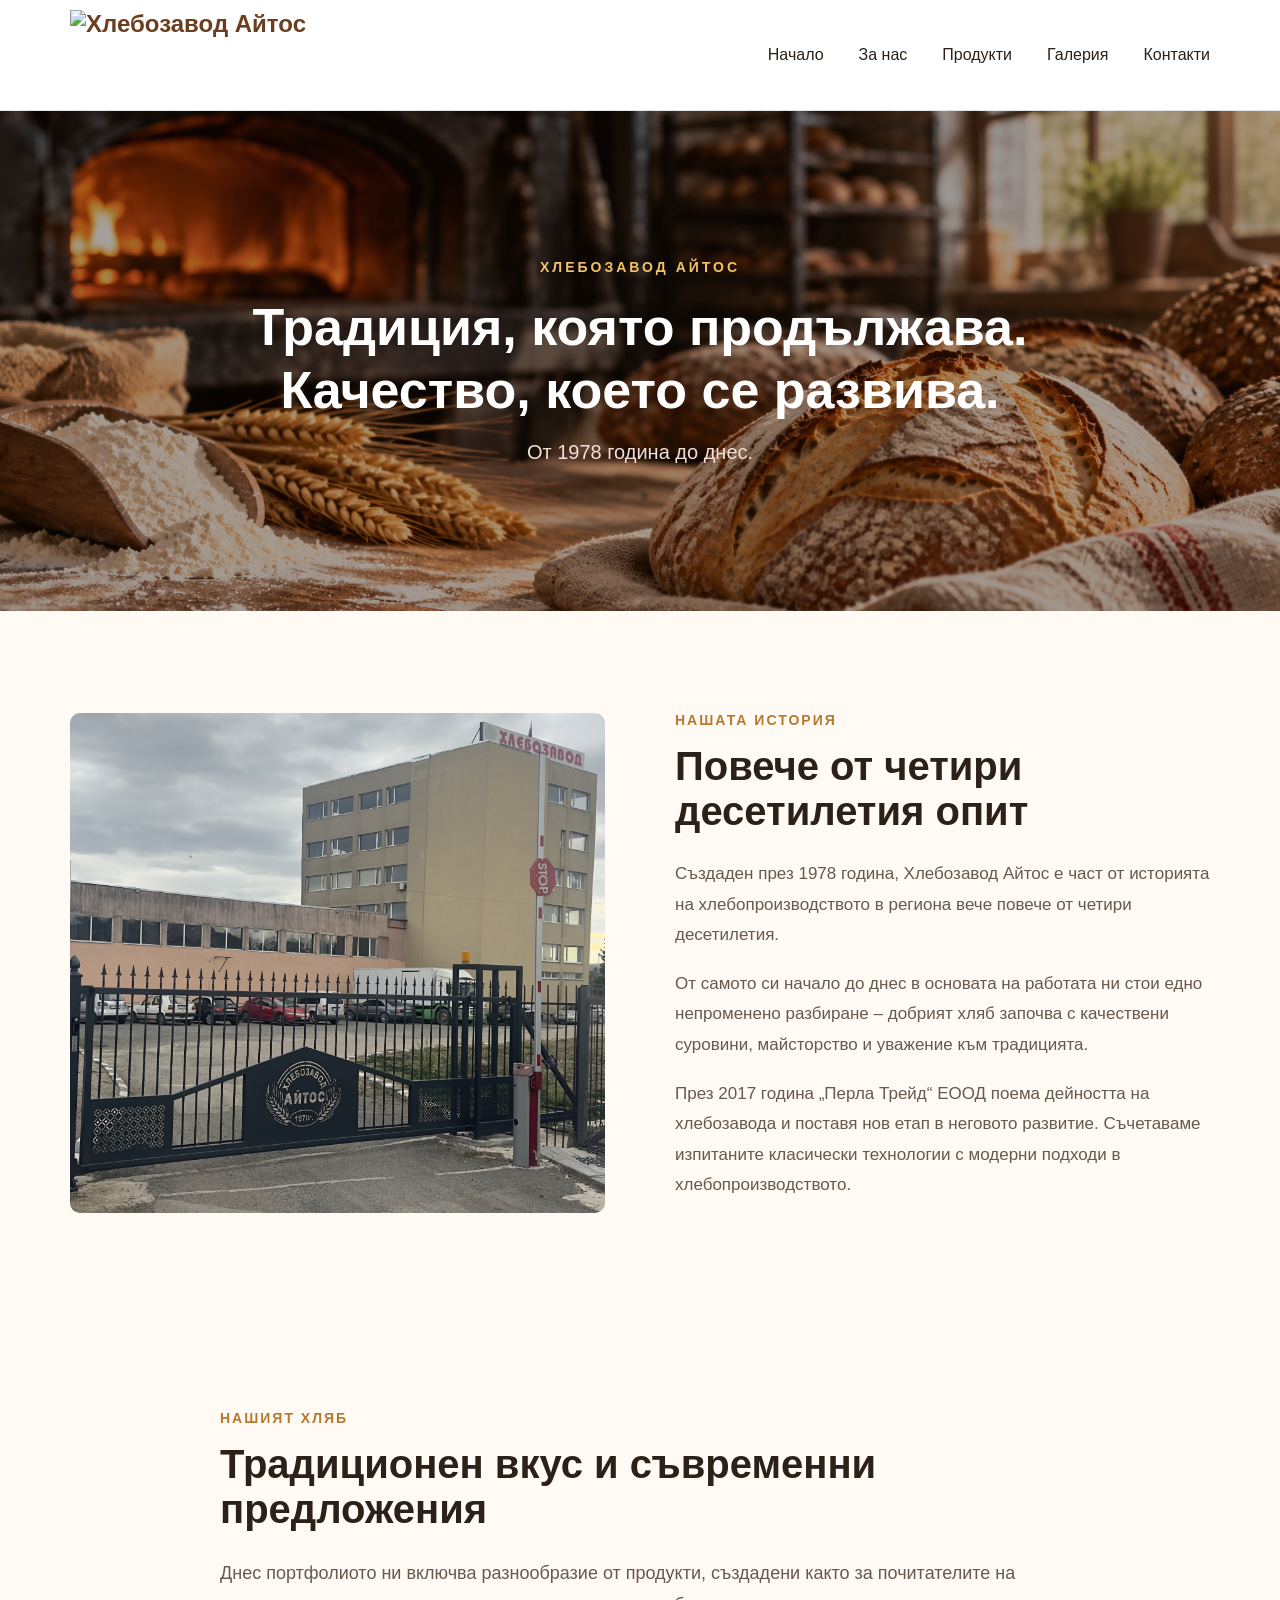
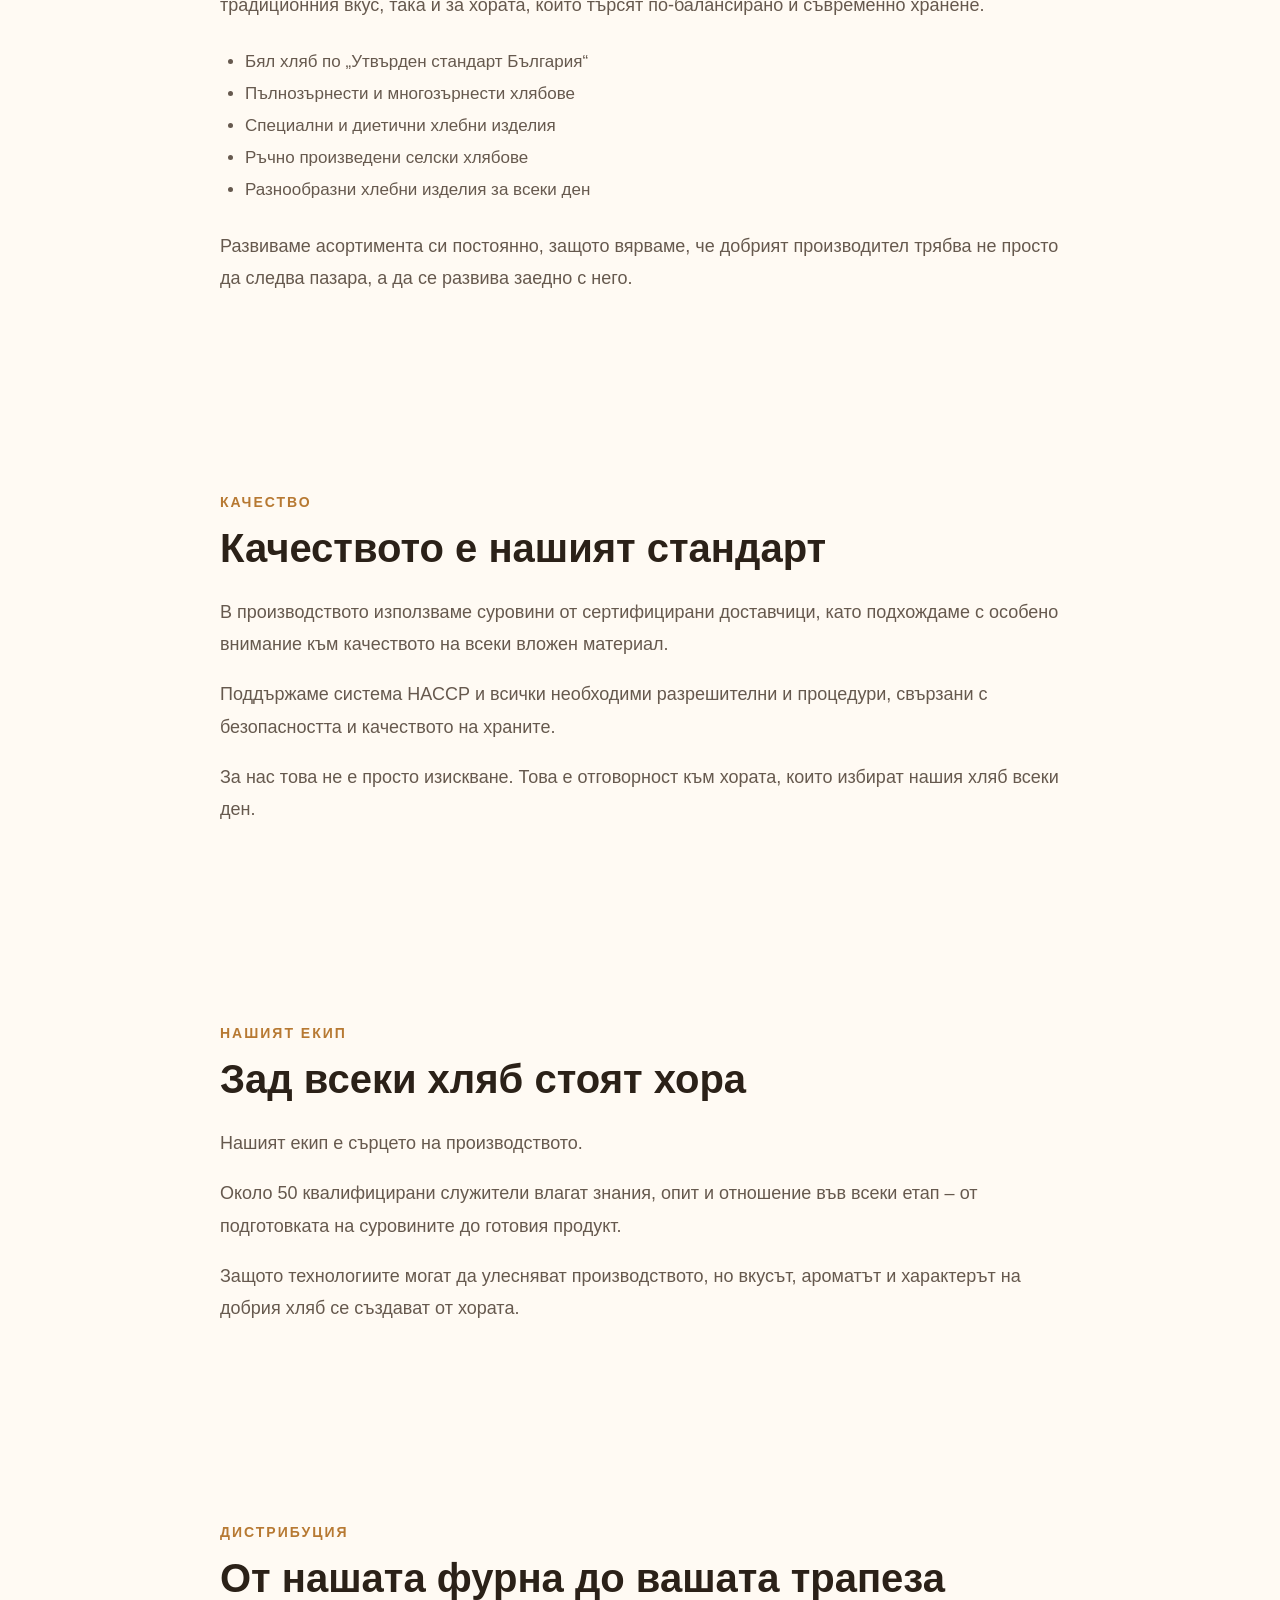
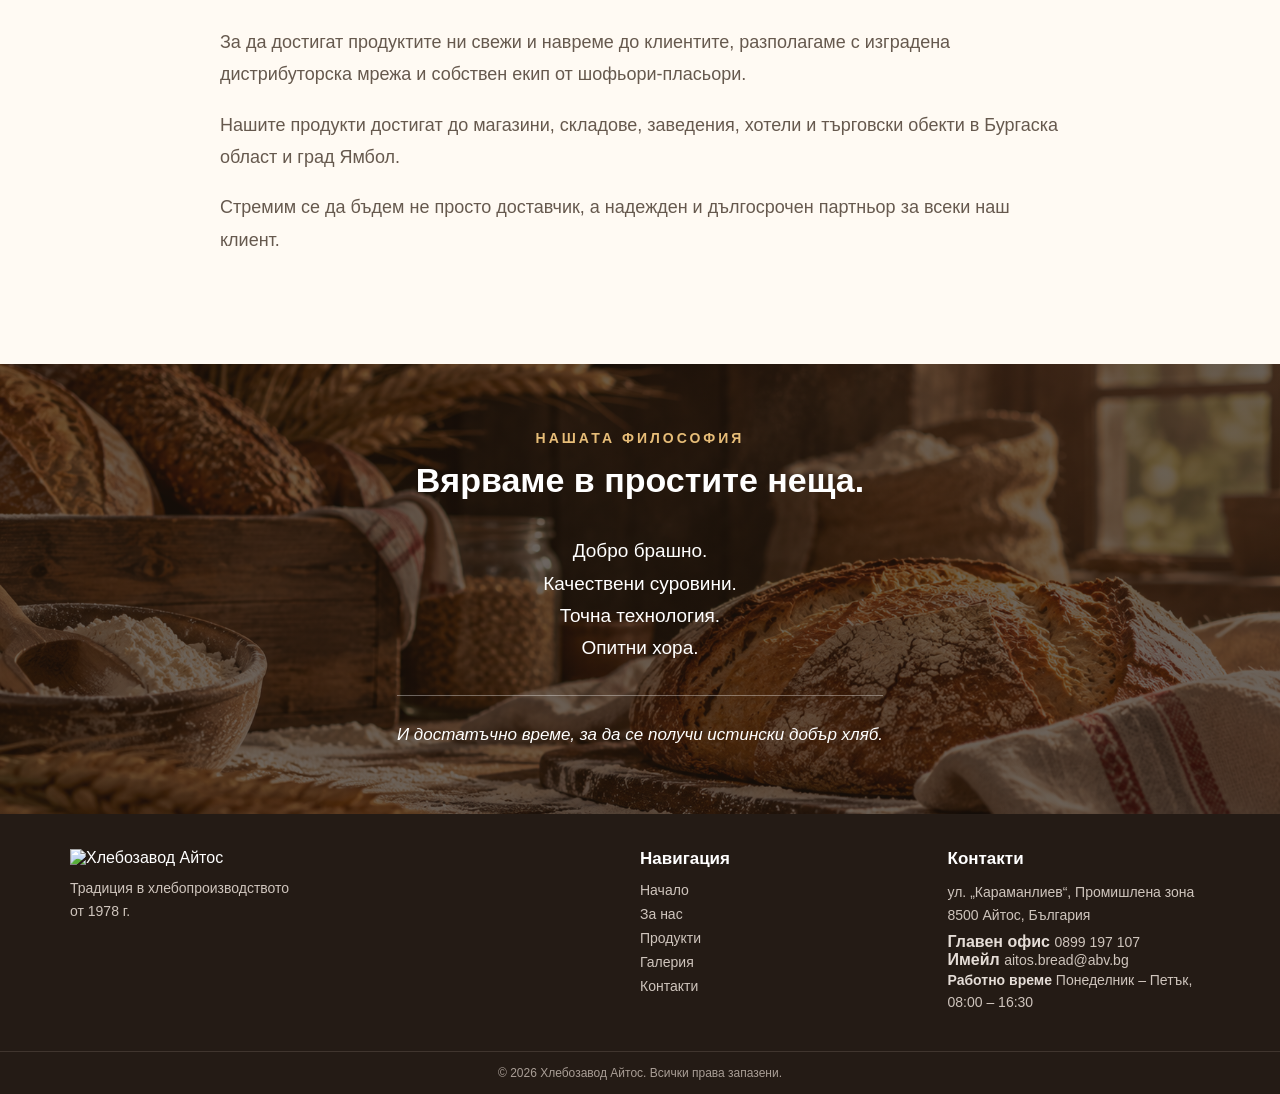
==== about.html @ 1d8bcafd "Initial bakery website" ====
<!DOCTYPE html>
<html lang="bg">

<head>
    <meta charset="UTF-8">
    <meta name="viewport" content="width=device-width, initial-scale=1.0">

    <title>За нас | Хлебозавод Айтос</title>

    <link rel="stylesheet" href="css/style.css">
</head>

<body>

    <!-- NAVIGATION -->
    <header>
        <nav>
            <div class="logo">
                <a href="index.html">
                    <img src="images/logo.png" alt="Хлебозавод Айтос">
                </a>
            </div>

            <ul>
                <li><a href="index.html">Начало</a></li>
                <li><a href="about.html">За нас</a></li>
                <li><a href="index.html#products">Продукти</a></li>
                <li><a href="index.html#gallery">Галерия</a></li>
                <li><a href="index.html#contacts">Контакти</a></li>
            </ul>
        </nav>
    </header>


    <main>

        <!-- PAGE HERO -->
        <section class="about-page-hero">
            <div class="container">
                
                <span>ХЛЕБОЗАВОД АЙТОС</span>

                <h1>Традиция, която продължава.<br>
                    Качество, което се развива.</h1>

                <p>От 1978 година до днес.</p>
            </div>
        </section>


        <!-- HISTORY -->
        <section class="about-page-section">
            <div class="container about-page-grid">

                <div class="about-page-image">
                    <img src="images/Hlebozavod.png"
                         alt="Хлебозавод Айтос">
                </div>

                <div class="about-page-text">
                    <span class="section-label">НАШАТА ИСТОРИЯ</span>

                    <h2>Повече от четири десетилетия опит</h2>

                    <p>
                        Създаден през 1978 година, Хлебозавод Айтос
                        е част от историята на хлебопроизводството
                        в региона вече повече от четири десетилетия.
                    </p>

                    <p>
                        От самото си начало до днес в основата на
                        работата ни стои едно непроменено разбиране –
                        добрият хляб започва с качествени суровини,
                        майсторство и уважение към традицията.
                    </p>

                    <p>
                        През 2017 година „Перла Трейд“ ЕООД поема
                        дейността на хлебозавода и поставя нов етап
                        в неговото развитие. Съчетаваме изпитаните
                        класически технологии с модерни подходи в
                        хлебопроизводството.
                    </p>
                </div>

            </div>
        </section>


        <!-- PRODUCTS -->
        <section class="about-detail-section">
            <div class="container">

                <span class="section-label">НАШИЯТ ХЛЯБ</span>

                <h2>Традиционен вкус и съвременни предложения</h2>

                <p>
                    Днес портфолиото ни включва разнообразие от
                    продукти, създадени както за почитателите на
                    традиционния вкус, така и за хората, които
                    търсят по-балансирано и съвременно хранене.
                </p>

                <ul class="about-list">
                    <li>Бял хляб по „Утвърден стандарт България“</li>
                    <li>Пълнозърнести и многозърнести хлябове</li>
                    <li>Специални и диетични хлебни изделия</li>
                    <li>Ръчно произведени селски хлябове</li>
                    <li>Разнообразни хлебни изделия за всеки ден</li>
                </ul>

                <p>
                    Развиваме асортимента си постоянно, защото
                    вярваме, че добрият производител трябва не
                    просто да следва пазара, а да се развива
                    заедно с него.
                </p>

            </div>
        </section>


        <!-- QUALITY -->
        <section class="about-detail-section light-section">
            <div class="container">

                <span class="section-label">КАЧЕСТВО</span>

                <h2>Качеството е нашият стандарт</h2>

                <p>
                    В производството използваме суровини от
                    сертифицирани доставчици, като подхождаме
                    с особено внимание към качеството на всеки
                    вложен материал.
                </p>

                <p>
                    Поддържаме система НАССР и всички необходими
                    разрешителни и процедури, свързани с
                    безопасността и качеството на храните.
                </p>

                <p>
                    За нас това не е просто изискване. Това е
                    отговорност към хората, които избират нашия
                    хляб всеки ден.
                </p>

            </div>
        </section>


        <!-- PEOPLE -->
        <section class="about-detail-section">
            <div class="container">

                <span class="section-label">НАШИЯТ ЕКИП</span>

                <h2>Зад всеки хляб стоят хора</h2>

                <p>
                    Нашият екип е сърцето на производството.
                </p>

                <p>
                    Около 50 квалифицирани служители влагат знания,
                    опит и отношение във всеки етап – от подготовката
                    на суровините до готовия продукт.
                </p>

                <p>
                    Защото технологиите могат да улесняват
                    производството, но вкусът, ароматът и характерът
                    на добрия хляб се създават от хората.
                </p>

            </div>
        </section>


        <!-- DISTRIBUTION -->
        <section class="about-detail-section light-section">
            <div class="container">

                <span class="section-label">ДИСТРИБУЦИЯ</span>

                <h2>От нашата фурна до вашата трапеза</h2>

                <p>
                    За да достигат продуктите ни свежи и навреме
                    до клиентите, разполагаме с изградена
                    дистрибуторска мрежа и собствен екип от
                    шофьори-пласьори.
                </p>

                <p>
                    Нашите продукти достигат до магазини, складове,
                    заведения, хотели и търговски обекти в Бургаска
                    област и град Ямбол.
                </p>

                <p>
                    Стремим се да бъдем не просто доставчик, а
                    надежден и дългосрочен партньор за всеки наш
                    клиент.
                </p>

            </div>
        </section>


        <!-- PHILOSOPHY -->
        <section id="philosophy">
            <div class="philosophy-content">

                <span>НАШАТА ФИЛОСОФИЯ</span>

                <h2>Вярваме в простите неща.</h2>

                <div class="philosophy-lines">
                    <p>Добро брашно.</p>
                    <p>Качествени суровини.</p>
                    <p>Точна технология.</p>
                    <p>Опитни хора.</p>
                </div>

                <p class="philosophy-final">
                    И достатъчно време, за да се получи
                    истински добър хляб.
                </p>

            </div>
        </section>

    </main>


    <footer>
    <div class="container footer-content">

        <!-- BRAND -->
        <div class="footer-brand">
            <img src="images/logo.png" alt="Хлебозавод Айтос">

            <p>
                Традиция в хлебопроизводството<br>
                от 1978 г.
            </p>
        </div>


        <!-- NAVIGATION -->
        <div class="footer-nav">
            <h3>Навигация</h3>

            <ul>
                <li><a href="index.html">Начало</a></li>
                <li><a href="about.html">За нас</a></li>
                <li><a href="index.html#products">Продукти</a></li>
                <li><a href="index.html#gallery">Галерия</a></li>
                <li><a href="index.html#contacts">Контакти</a></li>
            </ul>
        </div>


        <!-- CONTACTS -->
        <div class="footer-contacts">
            <h3>Контакти</h3>

            <p>
                ул. „Караманлиев“, Промишлена зона<br>
                8500 Айтос, България
            </p>

            <div class="footer-contact-row">
                <div>
                    <strong>Главен офис</strong>
                    <a href="tel:+359899197107">
                        0899 197 107
                    </a>
                </div>

                <div>
                    <strong>Имейл</strong>
                    <a href="mailto:aitos.bread@abv.bg">
                        aitos.bread@abv.bg
                    </a>
                </div>
            </div>

            <p class="footer-hours">
                <strong>Работно време</strong>
                Понеделник – Петък, 08:00 – 16:30
            </p>
        </div>

    </div>

    <div class="footer-bottom">
        © 2026 Хлебозавод Айтос. Всички права запазени.
    </div>
</footer>

</body>
</html>
---- css/style.css ----
* {
    margin: 0;
    padding: 0;
    box-sizing: border-box;
}

html {
    scroll-behavior: smooth;
}

body {
    font-family: Arial, sans-serif;
    color: #2b2118;
    background-color: #fffaf3;
}

header {
    background-color: #ffffff;
    border-bottom: 1px solid #e5e5e5;
}

nav {
    max-width: 1200px;
    height: 110px;
    margin: 0 auto;
    padding: 0 30px;

    display: flex;
    align-items: center;
    justify-content: space-between;
}

nav > div a {
    font-size: 24px;
    font-weight: bold;
    color: #6b3e20;
    text-decoration: none;
}

nav ul {
    display: flex;
    gap: 35px;
    list-style: none;
}

nav ul a {
    color: #2b2118;
    text-decoration: none;
    font-size: 16px;
    font-weight: 500;
}

nav ul a:hover {
    color: #b77932;
}

#home {
    min-height: 600px;

    display: flex;
    flex-direction: column;
    align-items: center;
    justify-content: center;

    text-align: center;

    background-image:
    linear-gradient(
        to bottom,
        rgba(255, 250, 243, 0.20) 0%,
        rgba(0, 0, 0, 0.15) 10%,
        rgba(0, 0, 0, 0.30) 30%,
        rgba(0, 0, 0, 0.30) 70%,
        rgba(0, 0, 0, 0.15) 90%,
        rgba(255, 250, 243, 0.20) 100%
    ),
    url("../images/Hlqb_Background.png");
    background-size: cover;
    background-position: center;
    background-repeat: no-repeat;

    color: white;
}

#home h1 {
    font-size: 64px;
    margin-bottom: 15px;
}

#home p {
    font-size: 24px;
    margin-bottom: 30px;
}

#home a {
    display: inline-block;

    padding: 14px 28px;

    background-color: #6b3e20;
    color: white;

    text-decoration: none;
    border-radius: 5px;

    font-size: 17px;
}

#home a:hover {
    background-color: #8a542c;
}

.container {
    max-width: 1200px;
    margin: 0 auto;
    padding: 0 30px;
}

#about {
    padding: 100px 0;
    background-color: #fffaf3;
}

.about-content {
    display: flex;
    align-items: center;
    gap: 70px;
}

.about-image img {
    width: 100%;
    height: 400px;
    object-fit: cover;
    border-radius: 8px;
    display: block;
}

.about-text {
    flex: 1;
}

.image-placeholder {
    height: 400px;

    display: flex;
    align-items: center;
    justify-content: center;

    background-color: #e2c9a5;
    border-radius: 8px;

    color: #6b3e20;
    font-size: 18px;
}

.section-label {
    color: #b77932;
    font-weight: bold;
    letter-spacing: 2px;
    font-size: 14px;
}

.about-text h2 {
    font-size: 42px;
    margin: 15px 0 20px;
}

.about-text p {
    font-size: 18px;
    line-height: 1.7;
    color: #66594e;
    margin-bottom: 30px;
}

.about-text a {
    color: #6b3e20;
    font-weight: bold;
    text-decoration: none;
}

.about-text a:hover {
    color: #b77932;
}

.logo img {
    height: 90px;
    width: auto;
    display: block;
}

#products {
    padding: 100px 0;
    background-color: #ffffff;
}

.section-heading {
    text-align: center;
    max-width: 700px;
    margin: 0 auto 50px;
}

.section-heading h2 {
    font-size: 42px;
    margin: 12px 0 15px;
}

.section-heading p {
    font-size: 18px;
    color: #66594e;
    line-height: 1.6;
}

.products-grid {
    display: grid;
    grid-template-columns: repeat(3, 1fr);
    gap: 30px;
}

.product-card {
    background-color: #fffaf3;
    border-radius: 10px;
    overflow: hidden;

    box-shadow: 0 5px 20px rgba(0, 0, 0, 0.08);

    transition:
        transform 0.25s ease,
        box-shadow 0.25s ease;
}

.product-card:hover {
    transform: translateY(-8px);

    box-shadow: 0 10px 30px rgba(0, 0, 0, 0.15);
}

.product-card img {
    width: 100%;
    height: 260px;
    object-fit: cover;
    display: block;
}

.product-content {
    padding: 25px;
}

.product-content h3 {
    font-size: 24px;
    margin-bottom: 12px;
}

.product-content p {
    color: #66594e;
    line-height: 1.6;
    margin-bottom: 20px;
}

.product-content a {
    display: inline-block;

    color: #a51f18;
    font-weight: bold;

    text-decoration: none;
}

.product-content a:hover {
    text-decoration: underline;
}



#gallery {
    padding: 100px 0;
    background-color: #fffaf3;
}

.gallery-grid {
    display: grid;
    grid-template-columns: repeat(2, 1fr);
    gap: 20px;
}

.gallery-grid img {
    width: 100%;
    height: 350px;
    object-fit: cover;

    border-radius: 8px;

    transition: transform 0.3s ease;
}

.gallery-grid img:hover {
    transform: scale(1.02);
}

#contacts {
    padding: 100px 0;
    background-color: white;
}

.contact-content {
    display: grid;
    grid-template-columns: 1fr 1.5fr;
    gap: 60px;
    align-items: stretch;
}

.contact-info {
    display: flex;
    flex-direction: column;
    gap: 30px;
}

.contact-item h3 {
    font-size: 20px;
    margin-bottom: 8px;
    color: #6b3e20;
}

.contact-item p {
    color: #66594e;
    line-height: 1.6;
}

.map {
    min-height: 400px;
    border-radius: 8px;
    overflow: hidden;
}

.map iframe {
    width: 100%;
    height: 100%;
    min-height: 400px;
    border: 0;
    display: block;
}

footer {
    background-color: #241b15;
    color: white;
    padding-top: 35px;
}

.footer-content {
    display: grid;
    grid-template-columns: 2fr 1fr 1fr;
    gap: 45px;
    padding-bottom: 30px;
}

/* LOGO */

.footer-brand img {
    height: 70px;
    width: auto;
    margin-bottom: 10px;
}

.footer-brand p {
    font-size: 14px;
    line-height: 1.6;
}


/* TITLES */

footer h3 {
    font-size: 17px;
    margin-bottom: 12px;
}


/* TEXT */

footer p {
    color: #cfc5bd;
    font-size: 14px;
    line-height: 1.6;
    margin-bottom: 7px;
}


/* NAVIGATION */

footer ul {
    list-style: none;
    padding: 0;
    margin: 0;
}

footer li {
    margin-bottom: 6px;
}

footer a {
    color: #cfc5bd;
    text-decoration: none;
    font-size: 14px;
}

footer a:hover {
    color: white;
}


/* FOOTER CONTACTS */

.footer-contacts p {
    margin-bottom: 7px;
}

.footer-contacts strong {
    color: #e5ddd7;
    font-weight: 600;
}


/* BOTTOM COPYRIGHT */

.footer-bottom {
    border-top: 1px solid #40352e;

    text-align: center;

    padding: 14px;

    color: #a99e96;
    font-size: 12px;
}

#advantages {
    padding: 90px 0;
    background-color: #fffaf3;
}

.advantages-grid {
    display: grid;
    grid-template-columns: repeat(3, 1fr);
    gap: 40px;
}

.advantage-card {
    text-align: center;
    padding: 35px 25px;
}

.advantage-icon {
    width: 75px;
    height: 75px;

    margin: 0 auto 20px;

    display: flex;
    align-items: center;
    justify-content: center;

    border: 2px solid #b77932;
    border-radius: 50%;

    color: #a51f18;
    font-size: 20px;
    font-weight: bold;
}

.advantage-card h3 {
    font-size: 24px;
    margin-bottom: 12px;
}

.advantage-card p {
    color: #66594e;
    line-height: 1.6;
    max-width: 300px;
    margin: 0 auto;
}

.modal {
    display: none;

    position: fixed;
    inset: 0;

    background-color: rgba(0, 0, 0, 0.6);

    align-items: center;
    justify-content: center;

    z-index: 1000;
}

.modal-content {
    position: relative;

    background-color: #fffaf3;

    width: 90%;
    max-width: 500px;

    padding: 35px;

    border-radius: 12px;

    box-shadow: 0 15px 40px rgba(0, 0, 0, 0.25);
}

.modal-content h2 {
    margin-bottom: 15px;
}

.modal-content h3 {
    margin-top: 25px;
    margin-bottom: 8px;

    color: #a51f18;
}

.modal-content p {
    color: #66594e;
    line-height: 1.6;
}

.close-modal {
    position: absolute;

    top: 15px;
    right: 20px;

    font-size: 30px;
    cursor: pointer;
}

.contact-item a {
    color: #66594e;
    text-decoration: none;
}

.contact-item a:hover {
    color: #a51f18;
}

.about-stats {
    max-width: 1200px;
    margin: 60px auto 0;
    padding: 40px 30px 0;

    display: grid;
    grid-template-columns: repeat(4, 1fr);

    border-top: 1px solid #e2c9a5;
}

.stat {
    text-align: center;
    padding: 10px 20px;
}

.stat strong {
    display: block;

    color: #a51f18;
    font-size: 32px;
    margin-bottom: 8px;
}

.stat span {
    color: #66594e;
    font-size: 15px;
}


#philosophy {
    min-height: 500px;

    display: flex;
    align-items: center;
    justify-content: center;

    padding: 80px 30px;

    background-image:
        linear-gradient(
            rgba(30, 20, 12, 0.65),
            rgba(30, 20, 12, 0.65)
        ),
        url("../images/quote.png");

    background-size: cover;
    background-position: center;
    background-attachment: fixed;

    text-align: center;
    color: white;
}

.philosophy-content {
    max-width: 800px;
}

.philosophy-content > span {
    display: block;

    margin-bottom: 15px;

    color: #e7bd78;

    font-size: 14px;
    font-weight: bold;
    letter-spacing: 3px;
}

.philosophy-content h2 {
    font-size: 48px;
    margin-bottom: 35px;
}

.philosophy-lines {
    margin-bottom: 30px;
}

.philosophy-lines p {
    font-size: 23px;
    line-height: 1.7;
}

.philosophy-final {
    max-width: 650px;
    margin: 0 auto;

    padding-top: 25px;

    border-top: 1px solid rgba(255, 255, 255, 0.35);

    font-size: 20px;
    line-height: 1.6;
    font-style: italic;
}


/* =========================
   ABOUT PAGE
========================= */

.about-page-hero {
    min-height: 500px;
    padding: 110px 30px;

    display: flex;
    align-items: center;
    justify-content: center;

    text-align: center;
    color: white;

    background-image:
        linear-gradient(
            rgba(20, 10, 5, 0.38),
            rgba(20, 10, 5, 0.38)
        ),
        url("../images/Backgrount_About.png");

    background-size: cover;
    background-position: center;
    background-repeat: no-repeat;
}

.about-page-hero span {
    color: #f0c36a;

    font-size: 14px;
    font-weight: bold;
    letter-spacing: 3px;
}

.about-page-hero h1 {
    max-width: 900px;

    margin: 20px auto;

    font-size: 52px;
    line-height: 1.2;
}

.about-page-hero p {
    font-size: 20px;
    color: #f5ddd8;
}


/* HISTORY */

.about-page-section {
    padding: 100px 0;
}

.about-page-grid {
    display: grid;

    grid-template-columns: 1fr 1fr;

    gap: 70px;

    align-items: center;
}

.about-page-image img {
    width: 100%;
    height: 500px;

    object-fit: cover;

    border-radius: 10px;
}

.about-page-text h2 {
    margin: 15px 0 25px;

    font-size: 40px;
}

.about-page-text p {
    margin-bottom: 18px;

    color: #66594e;

    font-size: 17px;
    line-height: 1.8;
}


/* CONTENT SECTIONS */

.about-detail-section {
    padding: 90px 0;
}

.about-detail-section .container {
    max-width: 900px;
}

.about-detail-section h2 {
    margin: 15px 0 25px;

    font-size: 40px;
}

.about-detail-section p {
    margin-bottom: 18px;

    color: #66594e;

    font-size: 18px;
    line-height: 1.8;
}

.light-section {
    background-color: #fffaf3;
}


/* PRODUCT LIST */

.about-list {
    margin: 30px 0;
    padding-left: 25px;
}

.about-list li {
    margin-bottom: 12px;

    color: #66594e;

    font-size: 17px;
}

.about-more {
    display: inline-block;
    margin-top: 10px;

    color: #a51f18;
    font-weight: bold;
    text-decoration: none;
}

.about-more:hover {
    text-decoration: underline;
}





@media (max-width: 768px) {

    /* GENERAL */

    .container {
        padding-left: 20px;
        padding-right: 20px;
    }

    section {
        scroll-margin-top: 20px;
    }


    /* NAVIGATION */

    nav {
        height: auto;
        padding: 15px 20px;

        flex-direction: column;
        gap: 15px;
    }

    .logo img {
        height: 70px;
    }

    nav ul {
        flex-wrap: wrap;
        justify-content: center;
        gap: 12px 20px;
    }

    nav ul a {
        font-size: 15px;
    }


    /* HERO */

    #home {
        min-height: 500px;
        padding: 60px 20px;

        background-position: center;
    }

    #home h1 {
        font-size: 40px;
        line-height: 1.1;
    }

    #home p {
        font-size: 18px;
        line-height: 1.5;
    }


    /* ABOUT */

    #about {
        padding: 70px 0;
    }

    .about-content {
        flex-direction: column;
        gap: 35px;
    }

    .about-image,
    .about-text {
        width: 100%;
    }

    .about-image img {
        height: 280px;
    }

    .about-text h2 {
        font-size: 32px;
    }


    /* PRODUCTS */

    #products {
        padding: 70px 0;
    }

    .section-heading {
        margin-bottom: 35px;
    }

    .section-heading h2 {
        font-size: 32px;
        line-height: 1.2;
    }

    .section-heading p {
        font-size: 16px;
    }

    .products-grid {
        grid-template-columns: 1fr;
        gap: 25px;
    }

    .product-card {
        width: 100%;
    }

    .product-card img {
        height: 250px;
    }

    .product-content {
        padding: 22px;
    }


    /* ADVANTAGES */

    #advantages {
        padding: 70px 0;
    }

    .advantages-grid {
        grid-template-columns: 1fr;
        gap: 15px;
    }

    .advantage-card {
        padding: 20px;
    }

    .advantage-icon {
        width: 65px;
        height: 65px;
        margin-bottom: 15px;
    }

    .advantage-card p {
        max-width: 350px;
    }


    /* GALLERY */

    #gallery {
        padding: 70px 0;
    }

    .gallery-grid {
        grid-template-columns: 1fr;
        gap: 15px;
    }

    .gallery-grid img {
        height: 260px;
    }


    /* CONTACTS */

    #contacts {
        padding: 70px 0;
    }

    .contact-content {
        grid-template-columns: 1fr;
        gap: 35px;
    }

    .map,
    .map iframe {
        min-height: 300px;
    }


    /* FOOTER */

    .footer-content {
        grid-template-columns: 1fr;
        gap: 35px;
    }
    
}

.about-stats {
    grid-template-columns: repeat(2, 1fr);
    gap: 30px 10px;

    margin-top: 40px;
    padding-top: 30px;
}

.stat strong {
    font-size: 27px;
}

#philosophy {
    min-height: 450px;
    padding: 60px 20px;

    /* fixed backgrounds can behave badly on phones */
    background-attachment: scroll;
}

.philosophy-content h2 {
    font-size: 34px;
}

.philosophy-lines p {
    font-size: 19px;
}

.philosophy-final {
    font-size: 17px;
}

@media (max-width: 768px) {

    .about-page-hero {
        padding: 70px 20px;
    }

    .about-page-hero h1 {
        font-size: 36px;
    }

    .about-page-grid {
        grid-template-columns: 1fr;
        gap: 40px;
    }

    .about-page-image img {
        height: 300px;
    }

    .about-page-text h2,
    .about-detail-section h2 {
        font-size: 32px;
    }

    .about-page-section,
    .about-detail-section {
        padding: 65px 0;
    }
}



/* PRODUCT FILTERS */

.product-filters {
    display: flex;
    justify-content: center;
    flex-wrap: wrap;
    gap: 12px;
    margin: 35px 0 45px;
}

.filter-btn {
    padding: 12px 24px;
    border: 1px solid #d8c5af;
    border-radius: 30px;
    background: #fffaf3;
    color: #38281d;
    cursor: pointer;
    font-size: 14px;
    transition: 0.2s;
}

.filter-btn:hover,
.filter-btn.active {
    background: #8b3024;
    color: white;
    border-color: #8b3024;
}

/* PRODUCT GRID */

.products-grid {
    display: grid;
    grid-template-columns: repeat(3, minmax(0, 1fr));
    gap: 28px;
}

.product-card {
    background: #fffaf3;
    border-radius: 12px;
    overflow: hidden;
    box-shadow: 0 8px 25px rgba(0, 0, 0, 0.07);
    transition: transform 0.25s;
}

.product-card:hover {
    transform: translateY(-5px);
}

.product-image-placeholder {
    height: 230px;
    background: linear-gradient(135deg, #f0e2ce, #dbc09c);
    display: flex;
    justify-content: center;
    align-items: center;
    position: relative;
    color: #8a6a4c;
}


.product-image-placeholder img {
    width: 100%;
    height: 100%;
    object-fit: contain;
    object-position: center;
    display: block;
}


.product-info {
    padding: 24px;
}

.product-info h3 {
    font-size: 21px;
    margin-bottom: 12px;
}

.product-info p {
    color: #66594e;
    font-size: 15px;
    line-height: 1.6;
    margin-bottom: 20px;
}

.product-details-btn {
    background: none;
    border: none;
    padding: 0;
    color: #a51f18;
    font-weight: bold;
    cursor: pointer;
    font-size: 15px;
}

/* PRODUCT POPUP */

.product-dialog {
    position: fixed;
    margin: auto;
    width: min(90%, 550px);
    max-height: 85vh;
    overflow-y: auto;
    border: none;
    border-radius: 14px;
    padding: 40px;
    background: #fffaf3;
    color: #30251d;
    box-shadow: 0 15px 60px rgba(0,0,0,0.2);
}

.product-dialog::backdrop {
    background: rgba(0,0,0,0.65);
}

.product-dialog h2 {
    margin-bottom: 20px;
}

.product-dialog h3 {
    margin: 25px 0 10px;
}

.product-dialog p {
    line-height: 1.7;
    color: #66594e;
}

.dialog-close {
    position: absolute;
    top: 12px;
    right: 18px;
    background: none;
    border: none;
    font-size: 30px;
    cursor: pointer;
}

@media (max-width: 900px) {
    .products-grid {
        grid-template-columns: repeat(2, minmax(0, 1fr));
    }
}

@media (max-width: 600px) {
    .products-grid {
        grid-template-columns: 1fr;
    }

    .product-image-placeholder {
        height: 240px;
    }

    .product-dialog {
        padding: 30px 22px;
    }
}


.nutrition-table {
    width: 100%;
    border-collapse: collapse;
    margin-top: 15px;
    font-size: 14px;
}

.nutrition-table td {
    padding: 12px;
    border-bottom: 1px solid #e5d8c9;
}

.nutrition-table td:last-child {
    text-align: right;
    font-weight: 600;
    white-space: nowrap;
}

.nutrition-table tr:nth-child(even) {
    background-color: #f7efe5;
}



.product-image-placeholder {
    height: 280px;
    background-color: #f8f4ee;
    overflow: hidden;
}

.product-dialog p {
    white-space: pre-line;
}



/* =========================
   ABOUT SECTION LAYOUT
========================= */

#about .container {
    max-width: 1600px;
    width: 95%;
    margin: 0 auto;
}

/* Photo - Text - Photo */
.about-layout {
    display: grid;
    grid-template-columns: minmax(0, 1fr) minmax(0, 1.4fr) minmax(0, 1fr);
    gap: 35px;
    align-items: center;
    width: 100%;
}

/* LEFT PHOTO */
.about-images {
    display: flex;
    flex-direction: column;
    align-items: center;
    width: 100%;
    gap: 20px;
    margin: 0;
    padding: 0;
}

.about-images img {
    width: 100%;
    max-width: 420px;
    height: auto;
    display: block;
    object-fit: contain;
    border-radius: 12px;
    margin: 0 auto;
}

/* MIDDLE TEXT */
.about-layout .about-text {
    width: 100%;
    min-width: 0;
}

/* RIGHT PHOTO */
.about-photo {
    width: 100%;
    min-width: 0;
}

.about-photo img {
    width: 100%;
    max-width: 420px;
    height: auto;
    display: block;
    object-fit: contain;
    border-radius: 12px;
    margin: 0 auto;
}

/* TABLETS */
@media (max-width: 1100px) {
    .about-layout {
        grid-template-columns: minmax(0, 1fr) minmax(0, 1.3fr) minmax(0, 1fr);
        gap: 20px;
    }
}

/* MOBILE */
@media (max-width: 768px) {
    .about-layout {
        grid-template-columns: 1fr;
        gap: 30px;
    }

    .about-images,
    .about-photo {
        width: 100%;
        max-width: 450px;
        margin: 0 auto;
    }

    .about-images img,
    .about-photo img {
        width: 100%;
        height: auto;
    }

    .about-layout .about-text {
        width: 100%;
    }
}
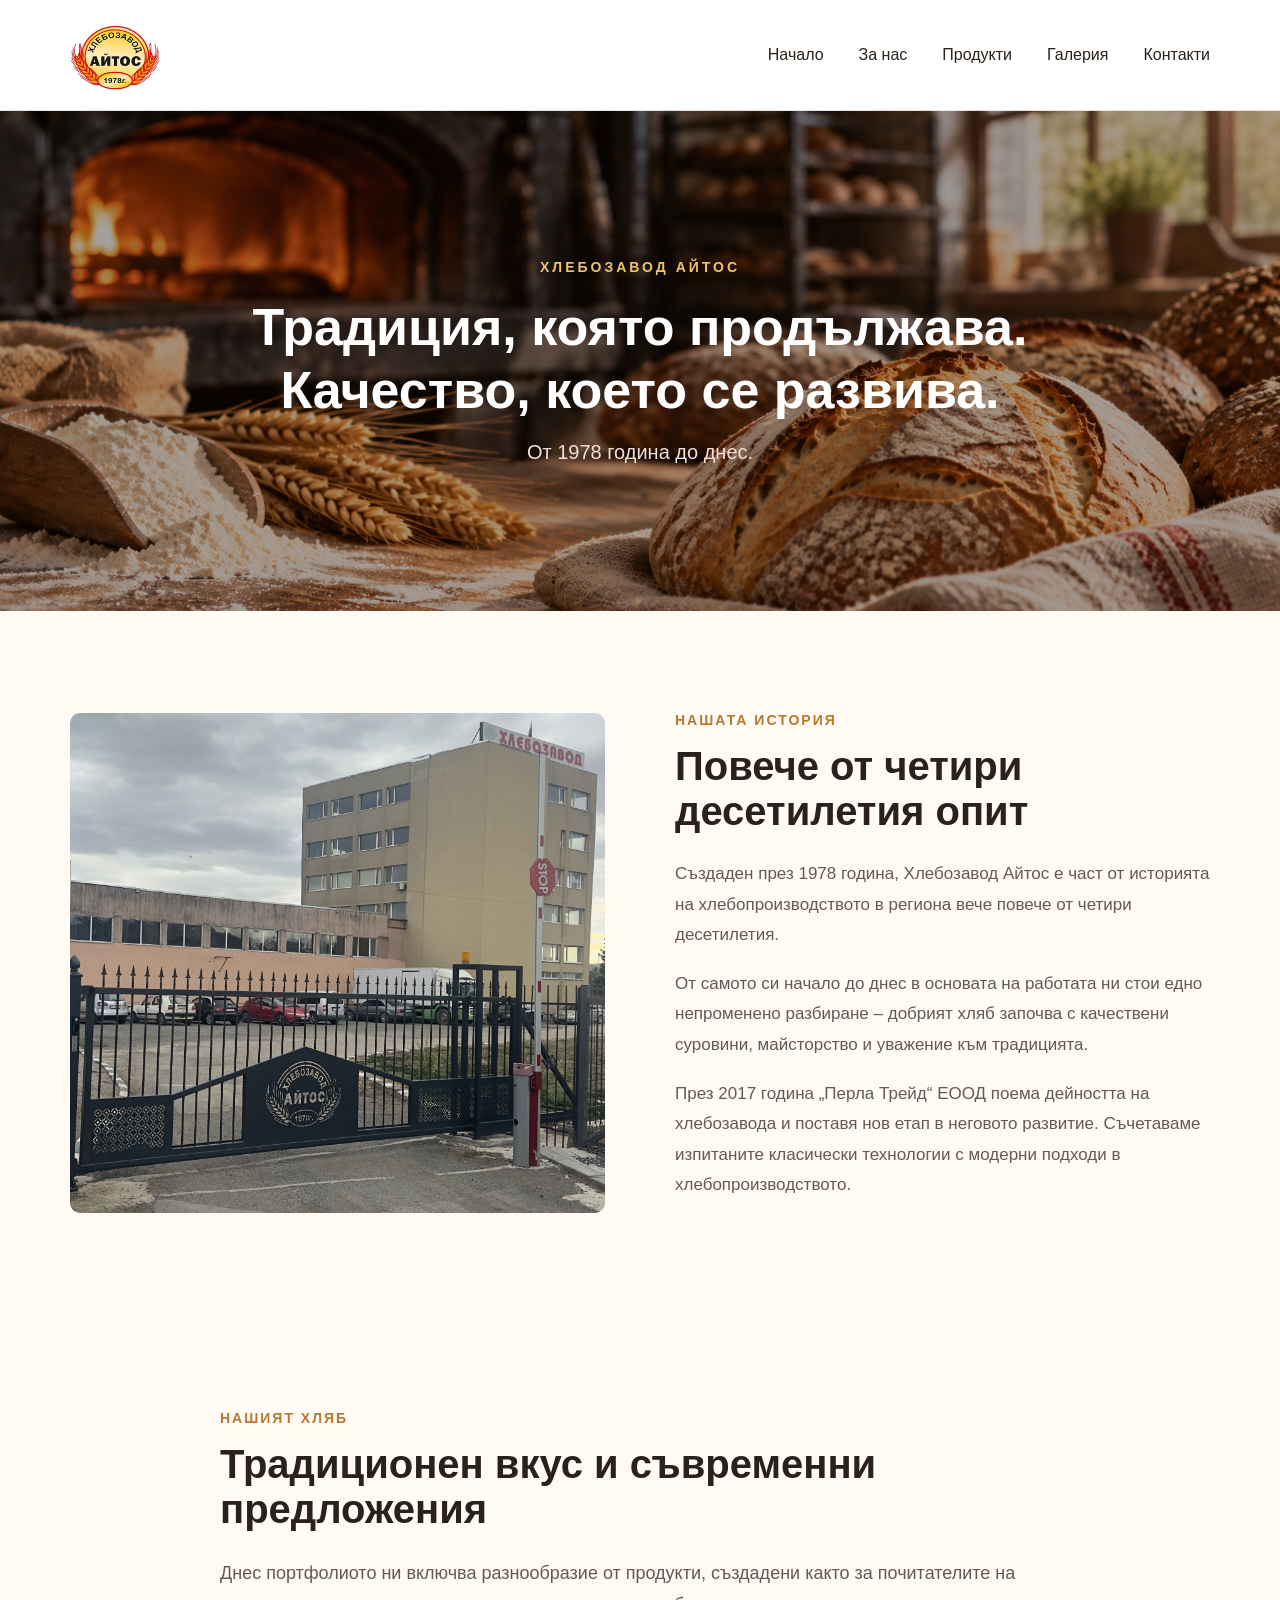
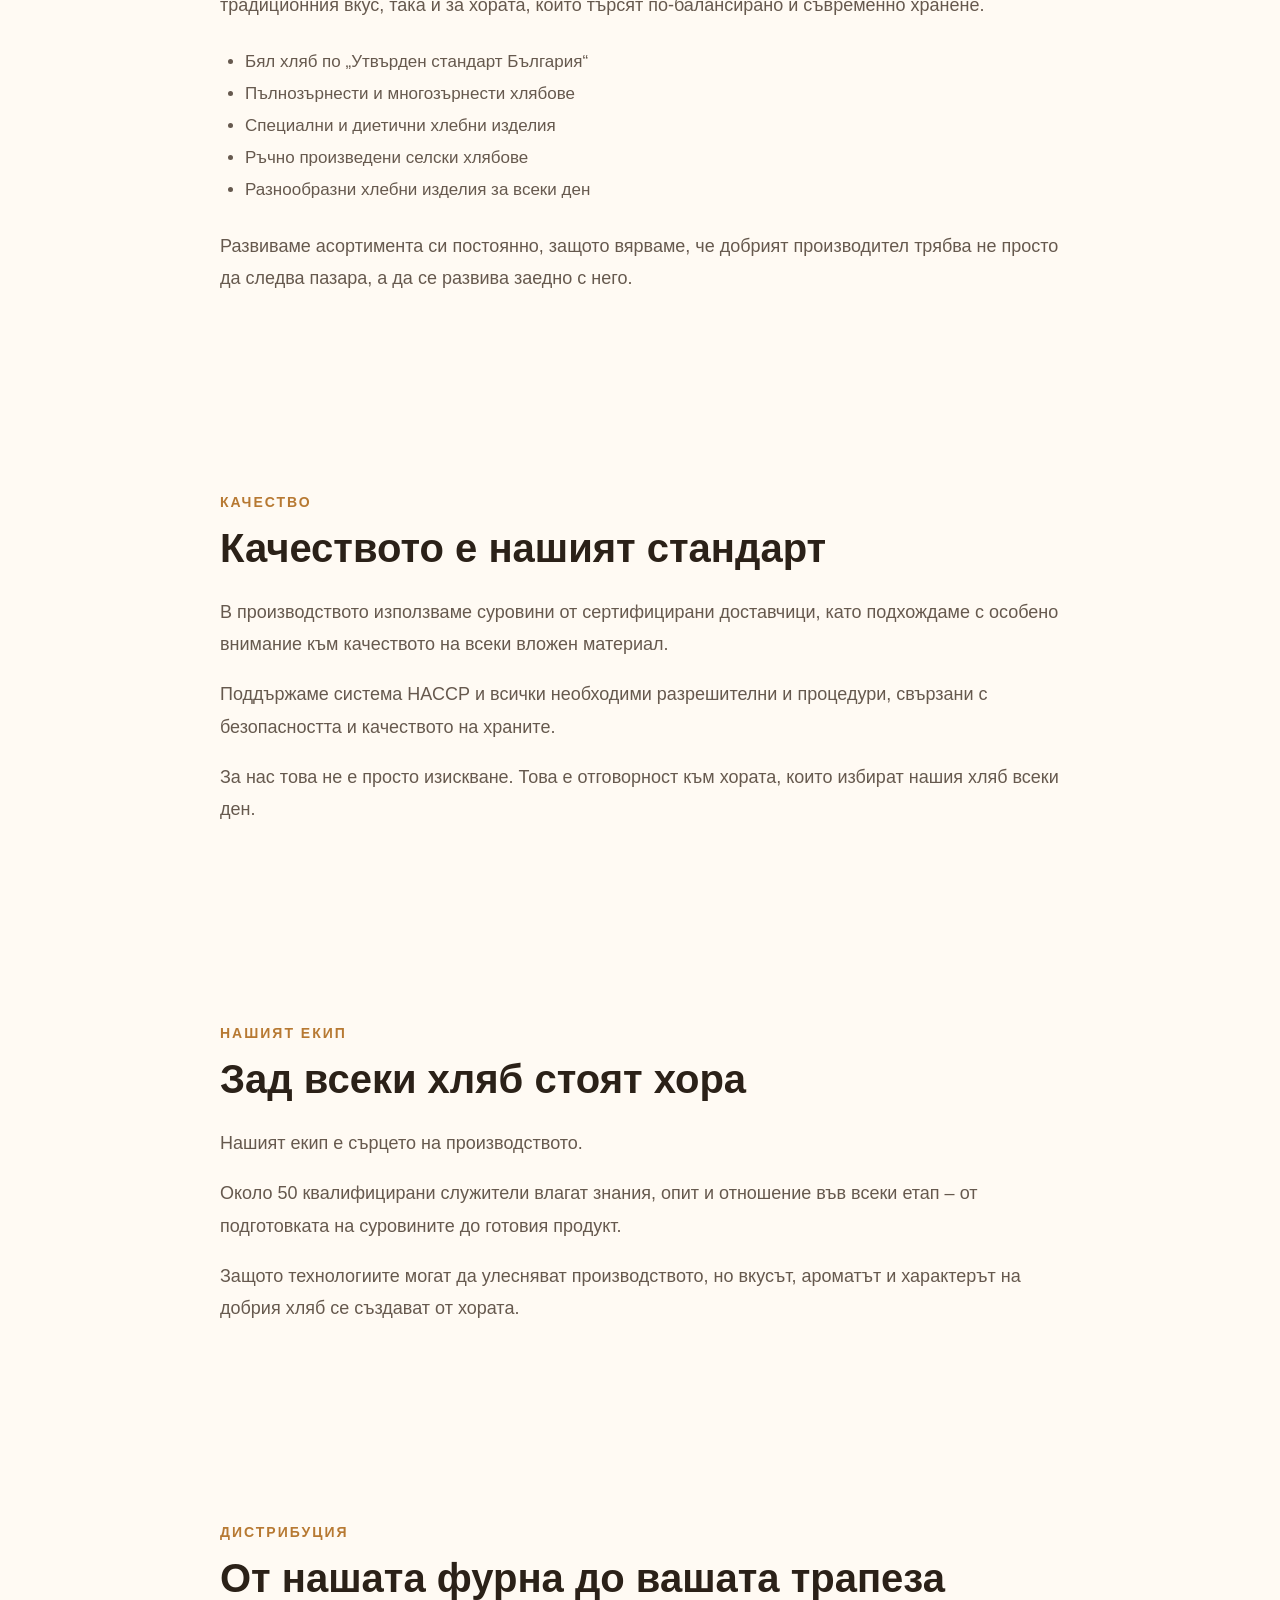
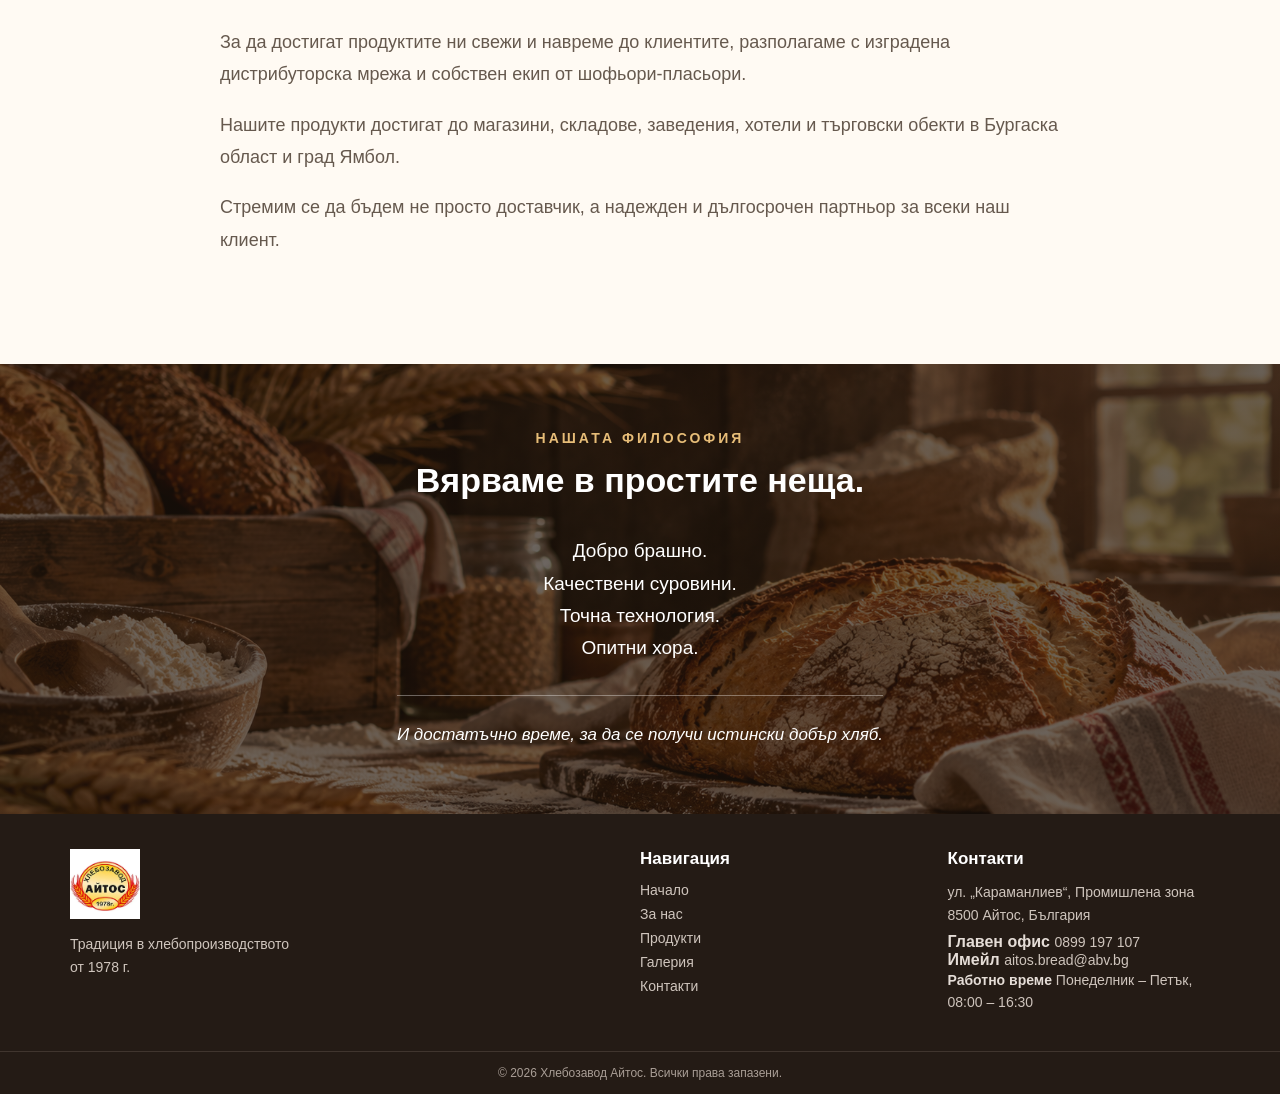
==== commit 0fd3cffe: "fix: correct logo image path 2" ====
--- a/about.html
+++ b/about.html
@@ -17,7 +17,7 @@
         <nav>
             <div class="logo">
                 <a href="index.html">
-                    <img src="images/logo.png" alt="Хлебозавод Айтос">
+                    <img src="images/Logo.png" alt="Хлебозавод Айтос">
                 </a>
             </div>
 
@@ -243,7 +243,7 @@
 
         <!-- BRAND -->
         <div class="footer-brand">
-            <img src="images/logo.png" alt="Хлебозавод Айтос">
+            <img src="images/Logo.png" alt="Хлебозавод Айтос">
 
             <p>
                 Традиция в хлебопроизводството<br>
